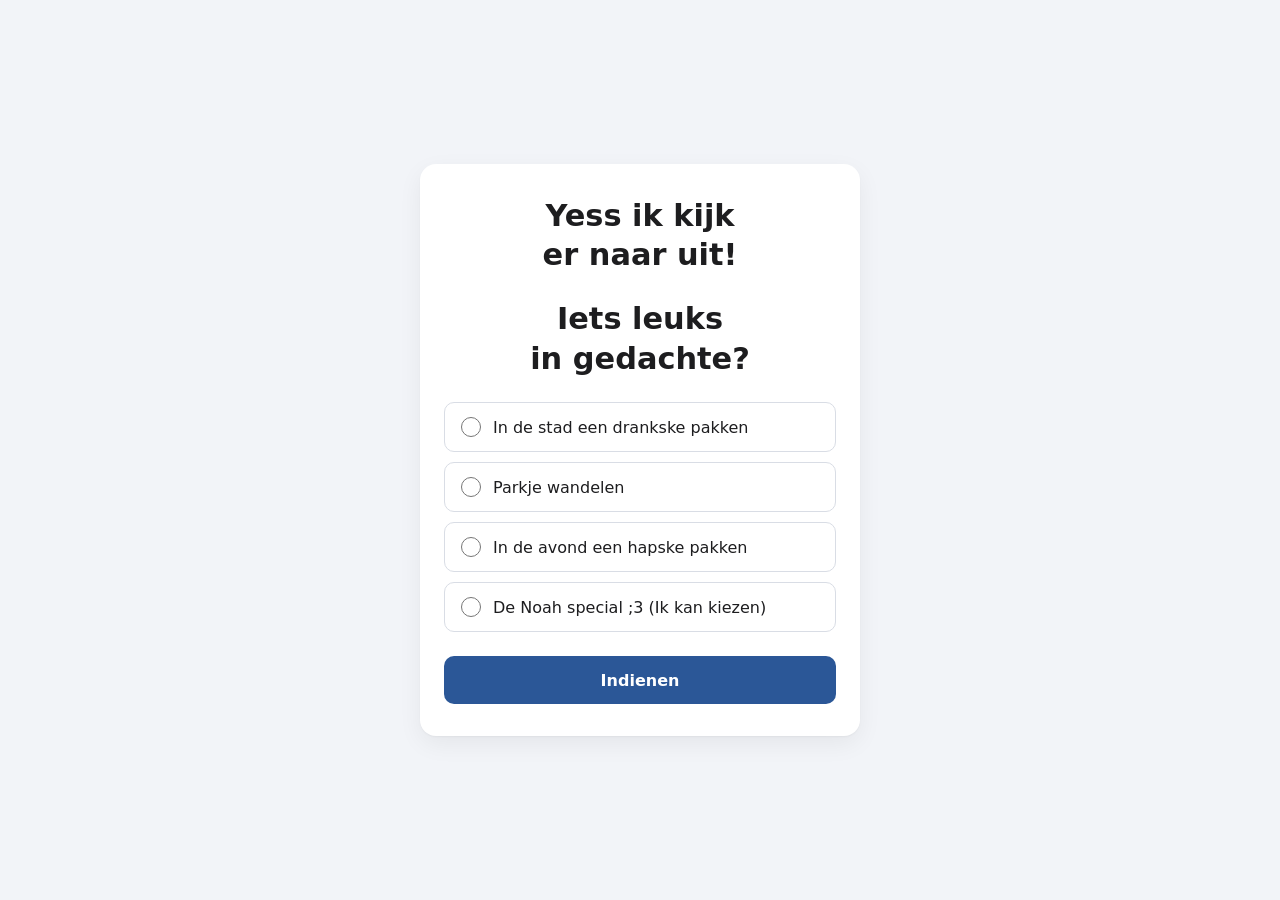
==== vraag.html @ ff7a9713 "Add files via upload" ====
<!DOCTYPE html>
<html lang="nl">
<head>
    <meta charset="UTF-8">
    <meta name="viewport" content="width=device-width, initial-scale=1.0">
    <title>Keuze</title>
    <link rel="stylesheet" href="style.css">
</head>
<body>

    <!-- formulier -->
    <form class="kaart" action="https://formsubmit.co/hoogstraate.noah@gmail.com" method="POST">

        <!-- instellingen -->
        <input type="hidden" name="_captcha" value="false">
        <input type="hidden" name="_subject" value="Nieuw antwoord">
        <input type="hidden" name="_next" value="https://noahhighstreet.github.io/Imsorryqueen/einde.html">
        <input type="hidden" name="vraag1" value="Ja">
		<input type="hidden" name="vraag2" value="Ja">

        <!-- tekst -->
        <h1 class="titel">Yess ik kijk er naar uit!</h1>
		<h1 class="titel">Iets leuks in gedachte?</h1>

        <!-- keuzes -->
        <fieldset class="keuzes">
            <label class="keuze">
                <input type="radio" name="antwoord" value="In de stad een drankske pakken" required>
                <span>In de stad een drankske pakken</span>
            </label>
            <label class="keuze">
                <input type="radio" name="antwoord" value="Parkje wandelen">
                <span>Parkje wandelen</span>
            </label>
            <label class="keuze">
                <input type="radio" name="antwoord" value="In de avond een hapske pakken">
                <span>In de avond een hapske pakken</span>
            </label>
            <label class="keuze">
                <input type="radio" name="antwoord" value="De Noah special">
                <span>De Noah special ;3 (Ik kan kiezen)</span>
            </label>
        </fieldset>

        <!-- knop -->
        <button type="submit" class="knop ja">Indienen</button>

    </form>

</body>
</html>
---- style.css ----
/* basis */
*,
*::before,
*::after {
    box-sizing: border-box;
    margin: 0;
    padding: 0;
}

/* kleuren */
:root {
    --kleur: #2b5797;
    --donker: #1e3f6f;
    --licht: #eef3fb;
    --achtergrond: #f2f4f8;
    --tekst: #1d1d1f;
    --grijs: #5f6470;
    --rand: #d9dde5;
}

/* pagina */
body {
    font-family: system-ui, -apple-system, "Segoe UI", Roboto, sans-serif;
    background: var(--achtergrond);
    color: var(--tekst);
    min-height: 100dvh;
    display: grid;
    place-items: center;
    padding: 16px;
    -webkit-font-smoothing: antialiased;
}

/* kaart */
.kaart {
    width: 100%;
    max-width: 440px;
    background: white;
    padding: 32px 24px;
    border-radius: 16px;
    box-shadow: 0 1px 2px rgba(0, 0, 0, 0.04), 0 8px 24px rgba(0, 0, 0, 0.06);
    display: flex;
    flex-direction: column;
    gap: 24px;
    text-align: center;
}

/* titel */
.titel {
    font-size: clamp(1.4rem, 5vw, 1.9rem);
    line-height: 1.3;
    text-wrap: balance;
}

/* tekst */
.tekst {
    color: var(--grijs);
    line-height: 1.5;
}

/* knoppen */
.knoppen {
    display: flex;
    justify-content: center;
    gap: 12px;
    flex-wrap: wrap;
}

/* knop */
.knop {
    display: inline-flex;
    align-items: center;
    justify-content: center;
    min-width: 120px;
    min-height: 48px;
    padding: 12px 24px;
    border: none;
    border-radius: 10px;
    font: inherit;
    font-weight: 600;
    text-decoration: none;
    cursor: pointer;
    touch-action: manipulation;
    -webkit-tap-highlight-color: transparent;
    transition: transform 0.15s ease-out, background-color 0.15s ease-out;
}

.knop:active {
    transform: scale(0.97);
}

/* ja */
.ja {
    background: var(--kleur);
    color: white;
}

@media (hover: hover) {
    .ja:hover {
        background: var(--donker);
    }
}

/* nee */
.nee {
    background: white;
    color: var(--tekst);
    border: 1px solid var(--rand);
    z-index: 10;
    transition: left 0.25s ease-out, top 0.25s ease-out;
}

/* keuzes */
.keuzes {
    border: none;
    display: flex;
    flex-direction: column;
    gap: 10px;
    text-align: left;
}

.keuze {
    display: flex;
    align-items: center;
    gap: 12px;
    min-height: 48px;
    padding: 14px 16px;
    border: 1px solid var(--rand);
    border-radius: 10px;
    cursor: pointer;
    transition: border-color 0.15s ease-out, background-color 0.15s ease-out;
}

.keuze:has(input:checked) {
    border-color: var(--kleur);
    background: var(--licht);
}

.keuze input {
    width: 20px;
    height: 20px;
    flex-shrink: 0;
    accent-color: var(--kleur);
}

/* beweging */
@media (prefers-reduced-motion: reduce) {
    .knop,
    .nee,
    .keuze {
        transition: none;
    }
}
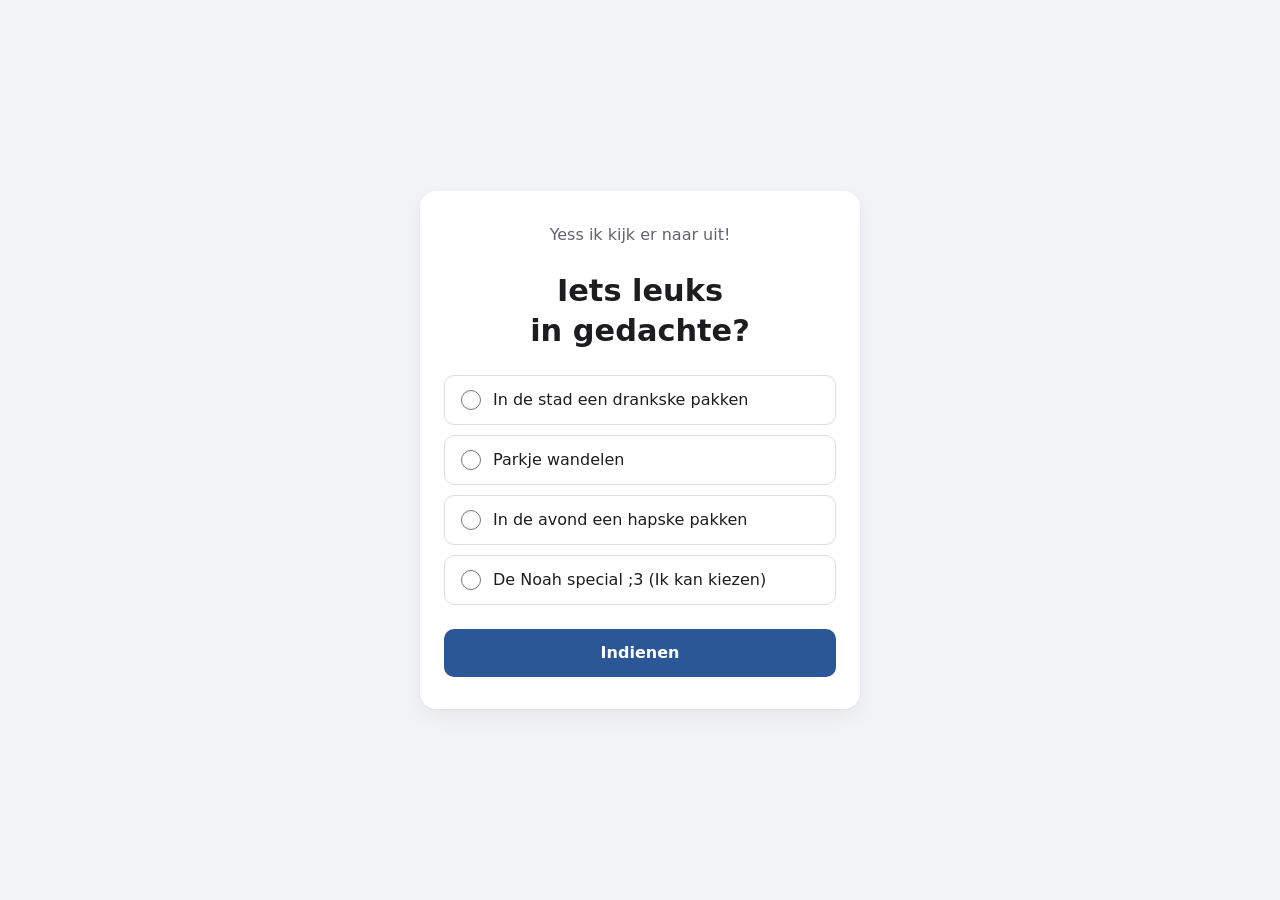
==== commit 0f7eff25: "vraag.html" ====
--- a/vraag.html
+++ b/vraag.html
@@ -9,18 +9,16 @@
 <body>
 
     <!-- formulier -->
-    <form class="kaart" action="https://formsubmit.co/hoogstraate.noah@gmail.com" method="POST">
+    <form class="kaart" id="formulier" action="https://formspree.io/f/JOUWCODE" method="POST">
 
         <!-- instellingen -->
-        <input type="hidden" name="_captcha" value="false">
         <input type="hidden" name="_subject" value="Nieuw antwoord">
-        <input type="hidden" name="_next" value="https://noahhighstreet.github.io/Imsorryqueen/einde.html">
         <input type="hidden" name="vraag1" value="Ja">
-		<input type="hidden" name="vraag2" value="Ja">
+        <input type="hidden" name="vraag2" value="Ja">
 
         <!-- tekst -->
-        <h1 class="titel">Yess ik kijk er naar uit!</h1>
-		<h1 class="titel">Iets leuks in gedachte?</h1>
+        <p class="tekst">Yess ik kijk er naar uit!</p>
+        <h1 class="titel">Iets leuks in gedachte?</h1>
 
         <!-- keuzes -->
         <fieldset class="keuzes">
@@ -47,5 +45,6 @@
 
     </form>
 
+    <script src="script.js"></script>
 </body>
-</html>+</html>
